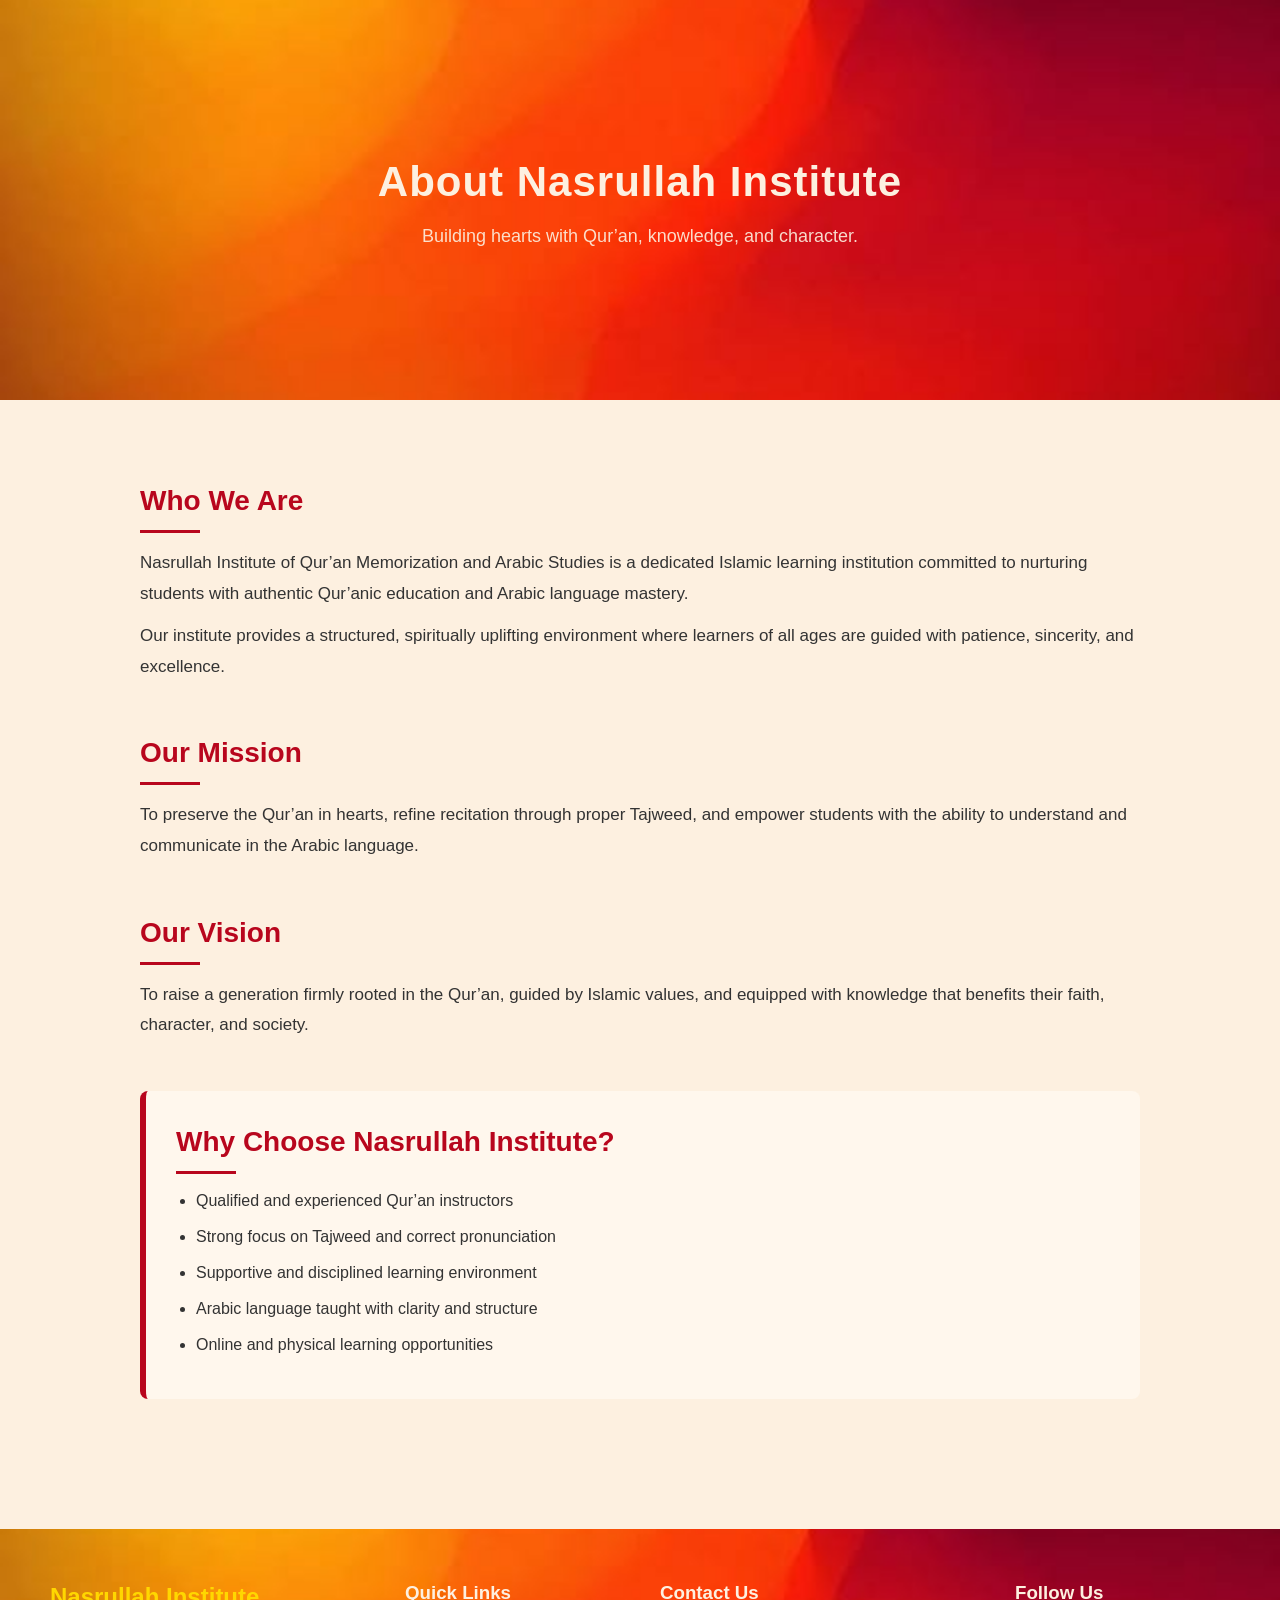
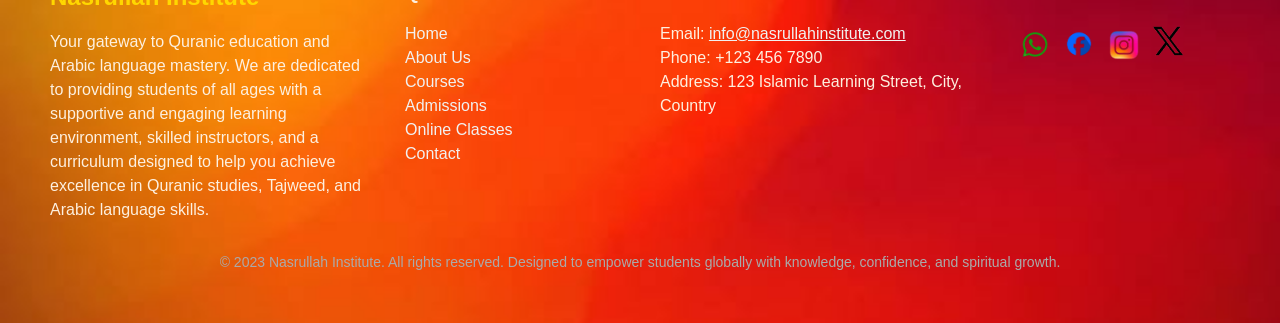
==== about.html @ ca48bb52 "Initial commit for Nasrullah Institute website" ====
<!DOCTYPE html>
<html lang="en">
<head>
    <meta charset="UTF-8">
    <meta name="viewport" content="width=device-width, initial-scale=1.0">
    <title>Document</title>
    <link rel="stylesheet" href="style.css">
</head>
<body>
   
    <!-- ABOUT PAGE -->

<section class="about-hero">
    <h1>About Nasrullah Institute</h1>
    <p>
        Building hearts with Qur’an, knowledge, and character.
    </p>
</section>

<section class="about-section">

    <div class="about-container">

        <!-- WHO WE ARE -->
        <div class="about-block">
            <h2>Who We Are</h2>
            <p>
                Nasrullah Institute of Qur’an Memorization and Arabic Studies is a dedicated Islamic learning
                institution committed to nurturing students with authentic Qur’anic education and Arabic
                language mastery.
            </p>
            <p>
                Our institute provides a structured, spiritually uplifting environment where learners of all
                ages are guided with patience, sincerity, and excellence.
            </p>
        </div>

        <!-- OUR MISSION -->
        <div class="about-block">
            <h2>Our Mission</h2>
            <p>
                To preserve the Qur’an in hearts, refine recitation through proper Tajweed,
                and empower students with the ability to understand and communicate in the Arabic language.
            </p>
        </div>

        <!-- OUR VISION -->
        <div class="about-block">
            <h2>Our Vision</h2>
            <p>
                To raise a generation firmly rooted in the Qur’an, guided by Islamic values,
                and equipped with knowledge that benefits their faith, character, and society.
            </p>
        </div>

        <!-- WHY CHOOSE US -->
        <div class="about-block highlight">
            <h2>Why Choose Nasrullah Institute?</h2>
            <ul>
                <li>Qualified and experienced Qur’an instructors</li>
                <li>Strong focus on Tajweed and correct pronunciation</li>
                <li>Supportive and disciplined learning environment</li>
                <li>Arabic language taught with clarity and structure</li>
                <li>Online and physical learning opportunities</li>
            </ul>
        </div>

    </div>

</section>

<!-- Footer comes directly after this -->


     <footer class="final-footer">
         <div style="max-width: 1200px; margin: auto; display: flex; flex-wrap: wrap; gap: 40px; justify-content: space-between;">
    
    <!-- About Section -->
    <div style="flex: 1 1 250px;">
      <h2 style="color: #ffd700; margin-bottom: 15px;">Nasrullah Institute</h2>
      <p>Your gateway to Quranic education and Arabic language mastery. We are dedicated to providing students of all ages with a supportive and engaging learning environment, skilled instructors, and a curriculum designed to help you achieve excellence in Quranic studies, Tajweed, and Arabic language skills.</p>
    </div>

    
    <div style="flex: 1 1 150px;">
      <h3 style="margin-bottom: 15px;">Quick Links</h3>
      <ul style="list-style: none; padding: 0;">
        <li><a href="./landingpage.html" style="color: #f1f1f1; text-decoration: none;">Home</a></li>
        <li><a href="about.html" style="color: #f1f1f1; text-decoration: none;">About Us</a></li>
        <li><a href="courses.html" style="color: #f1f1f1; text-decoration: none;">Courses</a></li>
        <li><a href="admissions.html" style="color: #f1f1f1; text-decoration: none;">Admissions</a></li>
        <li><a href="online-classes.html" style="color: #f1f1f1; text-decoration: none;">Online Classes</a></li>
        <li><a href="contact.html" style="color: #f1f1f1; text-decoration: none;">Contact</a></li>
      </ul>
    </div>

    <div style="flex: 1 1 250px;">
      <h3 style="margin-bottom: 15px;">Contact Us</h3>
      <p>Email: <a href="mailto:info@nasrullahinstitute.com" style="color: #f1f1f1;">info@nasrullahinstitute.com</a></p>
      <p>Phone: +123 456 7890</p>
      <p>Address: 123 Islamic Learning Street, City, Country</p>
    </div>

    <div style="flex: 1 1 150px;">
      <h3 style="margin-bottom: 15px;">Follow Us</h3>
      <p>
        <a href=""><img src="./image/whatsapp_logo-removebg-preview.png" alt="" width="40" height="30"></a>
        <a href=""><img src="./image/facebook_logo-removebg-preview.png" alt="" width="40" height="30"></a>
        <a href=""><img src="./image/insta_logo-removebg-preview.png" alt="" width="40" height="30"></a>
        <a href=""><img src="./image/x_logo-removebg-preview.png" alt="" width="40" height="30"></a>
      </p>
    </div>

  </div>

  <div style="text-align: center; margin-top: 30px; font-size: 14px; color: #aaa;">
    © 2023 Nasrullah Institute. All rights reserved. Designed to empower students globally with knowledge, confidence, and spiritual growth.
  </div>
    </footer>
</body>
</html>
---- style.css ----
* {
      margin: 0;
      padding: 0;
      box-sizing: border-box;
    }
    body {
      font-family: "Segoe UI", Tahoma, sans-serif;
      color: #222;
      line-height: 1.5;
      ;
    }
    *{
      margin: 0;
      padding: 0;
      box-sizing: border-box;
    }
   
.hero-section {
    position: relative;
    width: 100%;
    height: 100vh;
    overflow: hidden;
}

/* Background video */
.background-video {
    position: absolute;
    top: 0;
    left: 0;

    width: 100%;
    height: 100%;

    object-fit: cover;

    /* Moves video down to show face */
    object-position: center 20%;

    z-index: 1;
}

/* Transparent color overlay */
.video-overlay {
    position: absolute;
    inset: 0;

    /* replace color later */
    background: rgba(102, 46, 38, 0.55);

    z-index: 2;
}

/* Content wrapper */
.parent {
    position: relative;
    z-index: 3;

    width: 100%;
    height: 100vh;

    display: grid;
    place-items: center;

    padding-top: 60px;
    padding-bottom: 230px;
}

        .ggparent{
          display: grid;
          justify-content: center;
        }
        .gparent{
      background-color: #fdf0e0;
      border-radius: 12px;
      padding: 2rem;
      text-align: center;
      transition: transform 0.3s, box-shadow 0.3s;
      width: 500px;
      display: grid;
      justify-content: center;
        }
        

        .child {
            color:  #fdf0e0;
            width: 80%;
            /* border: thin solid black; */
            display: grid;
            justify-content: center;
            padding-left: 50px;
            
            /* margin: auto; */


        }
     .child h1{
        font-size: 26px;
        margin-bottom: 1rem;
        font-weight: bold;
     }
     .child p{
        font-size: 16px;
        margin-bottom: 1rem;
        
     }
        .child .btn {
      background-color:  #fdf0e0;
      color: #9d3729;
      padding: 0.8rem 2rem;
      border-radius: 6px;
      width: 170px;
      text-decoration: none;
      /* font-weight: bold; */
    }
    .child .btn:hover {
        background-color: #9d3729;
        color: #fdf0e0;
    }
    .why-section {
  background: #fdf0e0;
  padding: 80px 0;
  box-shadow: #000000 0px 4px 12px rgba(0, 0, 0, 0.1);
}

.why-container {
  width: 90%;
  max-width: 1200px;
  margin: auto;

  display: grid;
  grid-template-columns: 1.1fr 1fr;
  gap: 60px;
  align-items: center;
}

/* LEFT SIDE */
.why-tag {
  color: #ff4b4b;
  font-weight: 600;
  letter-spacing: 1px;
  font-size: 14px;
}

.why-text h2 {
  font-size: 42px;
  margin: 15px 0 20px;
  color: #0f172a;
}

.why-desc {
  color: #6b7280;
  line-height: 1.7;
  margin-bottom: 35px;
  max-width: 520px;
}

/* ITEMS */
.why-item {
  display: flex;
  gap: 20px;
  margin-bottom: 28px;
}

.why-item h4 {
  margin: 0 0 6px;
  font-size: 18px;
  color: #0f172a;
}

.why-item p {
  margin: 0;
  color: #6b7280;
  line-height: 1.6;
}

/* ICONS */
.icon {
  width: 55px;
  height: 55px;
  border-radius: 8px;
  display: flex;
  align-items: center;
  justify-content: center;
  font-size: 22px;
  color: white;
  flex-shrink: 0;
}

.icon.blue {
  background: #2563eb;
}

.icon.red {
  background: #ef4444;
}

.icon.yellow {
  background: #facc15;
  color: #111;
}

/* RIGHT IMAGE */
.why-image img {
  width: 100%;
  max-height: 520px;
  object-fit: cover;
  border-radius: 10px;
}


    .vision-mission {
        display: flex;
        justify-content: space-between;
        margin: 50px 0;
    }
    .vision {
        border-radius: 20px;
        background-color: #fdf0e0;
        padding: 20px;
        width: 500px;
        margin: 50px ;
    }
    .mission {
        border-radius: 20px;
        background-color: #fdf0e0;
        padding: 20px;
        width: 500px;
        margin: 50px ;
    }
    .mission-vision {
  padding: 80px 10%;
  background-color: #ffffff;
  text-align: center;
}

.mission-vision h2 {
  font-size: 36px;
  margin-bottom: 50px;
  color: #222;
  font-weight: 700;
}

.mv-container {
  display: grid;
  grid-template-columns: repeat(auto-fit, minmax(320px, 1fr));
  gap: 40px;
}

.mv-card {
  background: #fff3e6;
  padding: 35px;
  border-radius: 22px;
  text-align: left;
  transition: 0.4s ease;
  box-shadow: 0 15px 35px rgba(0, 0, 0, 0.08);
}

.mv-card:hover {
  transform: translateY(-8px);
  box-shadow: 0 25px 45px rgba(0, 0, 0, 0.12);
}

.mv-card h3 {
  font-size: 24px;
  margin-bottom: 15px;
  color: #9d3729;
}

.mv-card p {
  font-size: 16px;
  line-height: 1.8;
  color: #444;
  margin-bottom: 15px;
}

.mv-card.vision {
  background: #fff7ef;
}
/* ==========================
   ABOUT PAGE STYLING
========================== */

.about-hero {
    background-color: #69252e;
    background-image: url(./image/WhatsApp\ Image\ 2026-01-17\ at\ 8.01.46\ PM.jpeg);
    width: 100%;
    height: 400px;
    background-size: cover;
    background-position: center;
    color: #fdf0e0;
    text-align: center;
    padding: 150px 20px;
}

.about-hero h1 {
    font-size: 42px;
    margin-bottom: 10px;
    letter-spacing: 1px;
}

.about-hero p {
    font-size: 18px;
    opacity: 0.9;
}

/* MAIN SECTION */

.about-section {
    background-color: #fdf0e0;
    padding: 80px 20px;
}

.about-container {
    max-width: 1000px;
    margin: auto;
}

/* CONTENT BLOCKS */

.about-block {
    margin-bottom: 50px;
}

.about-block h2 {
    color: #b8061d;
    font-size: 28px;
    margin-bottom: 15px;
    position: relative;
}

.about-block h2::after {
    content: "";
    width: 60px;
    height: 3px;
    background-color: #b8061d;
    display: block;
    margin-top: 8px;
}

.about-block p {
    font-size: 17px;
    line-height: 1.8;
    color: #333;
    margin-bottom: 12px;
}

/* HIGHLIGHT BOX */

.about-block.highlight {
    background: #fff7ed;
    border-left: 6px solid #b8061d;
    padding: 30px;
    border-radius: 8px;
}

.about-block.highlight ul {
    padding-left: 20px;
}

.about-block.highlight li {
    margin-bottom: 12px;
    font-size: 16px;
    color: #333;
}

/* RESPONSIVE */

@media (max-width: 768px) {
    .about-hero h1 {
        font-size: 32px;
    }

    .about-block h2 {
        font-size: 24px;
    }
}


/* ============================= */
/* 📱 MOBILE RESPONSIVENESS */
/* ============================= */

@media (max-width: 768px) {
  .mission-vision {
    padding: 60px 6%;
  }

  .mission-vision h2 {
    font-size: 28px;
    margin-bottom: 35px;
  }

  .mv-card {
    padding: 28px;
    border-radius: 18px;
  }

  .mv-card h3 {
    font-size: 22px;
  }

  .mv-card p {
    font-size: 15px;
    line-height: 1.7;
  }
}

/* ============================= */
/* 📱 SMALL PHONES */
/* ============================= */

@media (max-width: 480px) {
  .mission-vision {
    padding: 50px 5%;
  }

  .mission-vision h2 {
    font-size: 24px;
  }

  .mv-card {
    padding: 22px;
  }

  .mv-card h3 {
    font-size: 20px;
  }

  .mv-card p {
    font-size: 14.5px;
  }
}

    .student-feedback {
        display: flex;
        flex-direction: column;
        align-items: center;
    }
    .testimonial {
        border-radius: 20px;
        background-color: #fdf0e0;
        padding: 20px;
        width: 500px;
        margin: 50px ;
    }

        header {
            background-color: #fdf0e0;
            color: #9d3729;
            padding-left: 20px;
            padding-top: 10px;
            display: flex;
            justify-content: space-between;
            align-items: center;
            position: sticky;
            top: 0;
            z-index: 1000;
    }
    header .logo {
      font-size: 1.6rem;
      font-weight: bold;
    }
    nav ul {
      list-style: none;
      display: flex;
      gap: 1.5rem;
      visibility: visible;
      color: #9d3729;
      text-decoration: none;

    }
    nav ul li a {
      color: #9d3729;
      font-weight: 500;
      transition: color 0.3s;
      text-decoration: none;
    }
    nav ul li a:hover {
      color: #000000;
    }
    .final-footer {
       background-image: url('./image/WhatsApp\ Image\ 2026-01-17\ at\ 8.01.46\ PM.jpeg');
        background-size: cover;
        background-position: center;
        background-repeat: no-repeat;

        display: grid;
        

        padding-top: 60px;
        padding-bottom: 230px;
    /* place-items: center; */

        color: #fdf0e0;
        padding: 50px;
        /* text-align: center; */
    }

        @media (max-width:980px) {
            .parent {
                padding-bottom: 60px;
            }
         nav ul{
            visibility: hidden;
            display: none;
         }
         header{
            width: 100%;
            position: sticky;
         }
        

            .child {
                flex-direction: column;
                padding-left: 40px;
                align-self: center;
                
            }

           

        .child h1{
        font-size: 16px;
        font-weight: bold;
     }
            
     .why-container {
    grid-template-columns: 1fr;
  }

  .why-text h2 {
    font-size: 32px;
  }
            

        }
        /* ======================================
   🌍 GLOBAL RESPONSIVENESS FIX
====================================== */

img,
video {
  max-width: 100%;
  height: auto;
}

/* Prevent overflow */
body {
  overflow-x: hidden;
}

/* ======================================
   📱 TABLETS (max-width: 1024px)
====================================== */

@media (max-width: 1024px) {

  .parent {
    padding: 60px 20px;
    height: auto;
  }

  .child {
    width: 100%;
    padding-left: 0;
    text-align: center;
  }

  .child h1 {
    font-size: 20px;
  }

  .child p {
    font-size: 15px;
  }

  .gparent,
  .testimonial,
  .vision,
  .mission {
    width: 100%;
    margin: 30px auto;
  }

  .vision-mission {
    flex-direction: column;
    align-items: center;
  }

  .why-container {
    grid-template-columns: 1fr;
    gap: 40px;
  }

  .why-text h2 {
    font-size: 30px;
  }

  header {
    padding: 15px;
  }
}

/* ======================================
   📱 MOBILE PHONES (max-width: 768px)
====================================== */

@media (max-width: 768px) {

  /* HERO */
  .hero-section {
    height: 85vh;
  }

  .background-video {
    object-position: center 30%;
  }

  .child h1 {
    font-size: 17px;
    line-height: 1.4;
  }

  .child p {
    font-size: 14px;
    line-height: 1.6;
  }

  .child .btn {
    width: auto;
    padding: 10px 24px;
  }

  /* ABOUT HERO */
  .about-hero {
    height: auto;
    padding: 100px 20px;
  }

  .about-hero h1 {
    font-size: 30px;
  }

  .about-hero p {
    font-size: 15px;
  }

  /* ABOUT CONTENT */
  .about-section {
    padding: 60px 15px;
  }

  .about-block h2 {
    font-size: 22px;
  }

  .about-block p {
    font-size: 15px;
  }

  /* MISSION & VISION */
  .mv-container {
    grid-template-columns: 1fr;
  }

  /* FOOTER */
  .final-footer {
    padding: 40px 20px;
    text-align: center;
  }
}

/* ======================================
   📱 SMALL PHONES (max-width: 480px)
====================================== */

@media (max-width: 480px) {

  .child h1 {
    font-size: 15px;
  }

  .child p {
    font-size: 13.5px;
  }

  .about-hero h1 {
    font-size: 24px;
  }

  .about-block h2 {
    font-size: 20px;
  }

  .why-text h2 {
    font-size: 24px;
  }

  .why-desc {
    font-size: 14px;
  }

  .mv-card {
    padding: 22px;
  }

  .mv-card h3 {
    font-size: 20px;
  }

  .mv-card p {
    font-size: 14px;
  }
}
/* Hamburger menu styling */
.hamburger {
  display: none; /* hidden on desktop */
  flex-direction: column;
  cursor: pointer;
  gap: 5px;
  padding: 10px;
}

.hamburger .bar {
  height: 3px;
  width: 25px;
  background-color: #9d3729;
  border-radius: 3px;
  transition: all 0.3s ease;
}

/* Show hamburger only on mobile */
@media (max-width: 768px) {
  .hamburger {
    display: flex;
  }

  nav ul {
    display: none; /* hide nav initially */
    flex-direction: column;
    gap: 15px;
    background-color: #fdf0e0;
    position: absolute;
    top: 70px;
    right: 20px;
    width: 200px;
    padding: 15px;
    border-radius: 8px;
    box-shadow: 0 8px 20px rgba(0,0,0,0.2);
    z-index: 999;
  }

  nav ul.show {
    display: flex;
  }
}
/* ==============================
   🌍 FULL RESPONSIVENESS ADDITION
   Do not remove anything above!
   This enhances scaling for all sections
============================== */

/* ==============================
   TABLETS (≤1024px)
============================== */
@media (max-width: 1024px) {

  /* HERO SECTION */
  .hero-section {
    height: 80vh;
  }

  .background-video {
    object-position: center 25%;
  }

  .child {
    padding-left: 20px;
    text-align: center;
    width: 90%;
  }

  .child h1 {
    font-size: 22px;
  }

  .child p {
    font-size: 15px;
  }

  /* WHY SECTION */
  .why-container {
    grid-template-columns: 1fr;
    gap: 40px;
  }

  .why-text h2 {
    font-size: 32px;
  }

  /* MISSION & VISION */
  .mv-container {
    grid-template-columns: 1fr;
  }

  /* TESTIMONIALS */
  .student-feedback {
    flex-direction: column;
  }

  .testimonial {
    width: 90%;
    margin: 20px auto;
  }

  /* FOOTER */
  .final-footer > div {
    flex-direction: column;
    gap: 30px;
    text-align: center;
  }
}

/* ==============================
   MOBILE DEVICES (≤768px)
============================== */
@media (max-width: 768px) {

  /* HEADER NAV */
  nav ul {
    display: none;
  }

  nav ul.show {
    display: flex;
  }

  .hamburger {
    display: flex;
  }

  header {
    padding: 15px 20px;
    justify-content: space-between;
  }

  /* HERO */
  .hero-section {
    height: 70vh;
  }

  .background-video {
    object-position: center 35%;
  }

  .child {
    width: 95%;
    padding-left: 10px;
  }

  .child h1 {
    font-size: 18px;
    line-height: 1.4;
  }

  .child p {
    font-size: 14px;
    line-height: 1.6;
  }

  .child .btn {
    padding: 10px 20px;
    width: auto;
  }

  /* WHY SECTION */
  .why-text h2 {
    font-size: 28px;
  }

  .why-desc {
    font-size: 14px;
  }

  .why-item h4 {
    font-size: 16px;
  }

  .why-item p {
    font-size: 14px;
  }

  /* MISSION & VISION */
  .mv-card {
    padding: 25px;
  }

  .mv-card h3 {
    font-size: 20px;
  }

  .mv-card p {
    font-size: 14px;
  }

  /* FOOTER */
  .final-footer {
    padding: 30px 15px;
  }

  .final-footer > div {
    flex-direction: column;
    gap: 25px;
    text-align: center;
  }
}

/* ==============================
   SMALL PHONES (≤480px)
============================== */
@media (max-width: 480px) {

  .child h1 {
    font-size: 16px;
  }

  .child p {
    font-size: 13px;
  }

  .why-text h2 {
    font-size: 24px;
  }

  .why-desc {
    font-size: 13px;
  }

  .why-item h4 {
    font-size: 15px;
  }

  .why-item p {
    font-size: 13px;
  }

  .mv-card h3 {
    font-size: 18px;
  }

  .mv-card p {
    font-size: 13px;
  }

  .testimonial {
    width: 95%;
    margin: 15px auto;
  }

  .final-footer > div {
    gap: 20px;
  }

  header {
    padding: 10px 15px;
  }
  /* ==============================
   🔥 HAMBURGER ANIMATION & SLIDE MENU
============================== */

/* Hamburger bars animation */
.hamburger.active .bar:nth-child(1) {
  transform: rotate(45deg) translate(5px, 5px);
}

.hamburger.active .bar:nth-child(2) {
  opacity: 0;
}

.hamburger.active .bar:nth-child(3) {
  transform: rotate(-45deg) translate(5px, -5px);
}

/* Slide down nav menu */
nav ul {
  transition: all 0.4s ease;
  opacity: 0;
  transform: translateY(-20px);
  pointer-events: none; /* prevent clicking when hidden */
}

nav ul.show {
  opacity: 1;
  transform: translateY(0);
  pointer-events: auto;
}

}

/* ==============================
   GLOBAL IMAGE & VIDEO FIX
============================== */
img, video {
  max-width: 100%;
  height: auto;
}

/* Prevent horizontal scroll */
body {
  overflow-x: hidden;
}
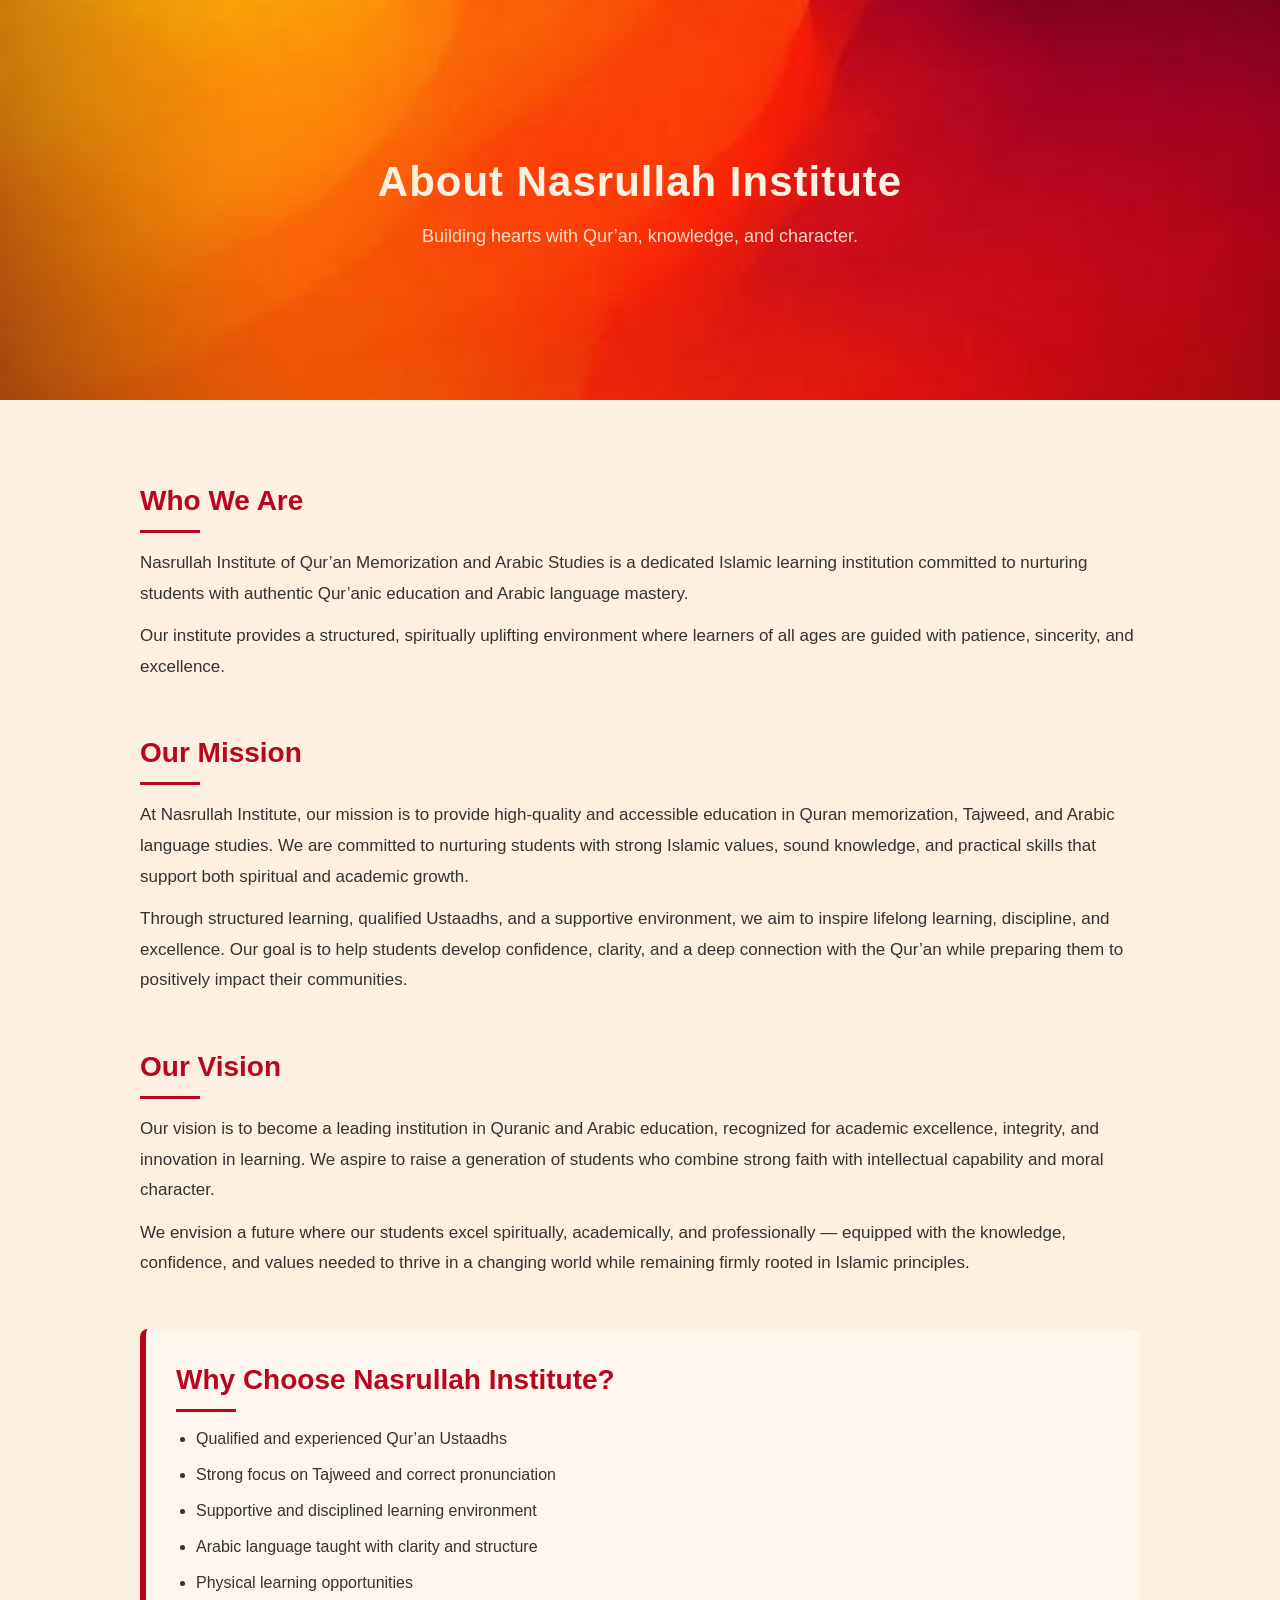
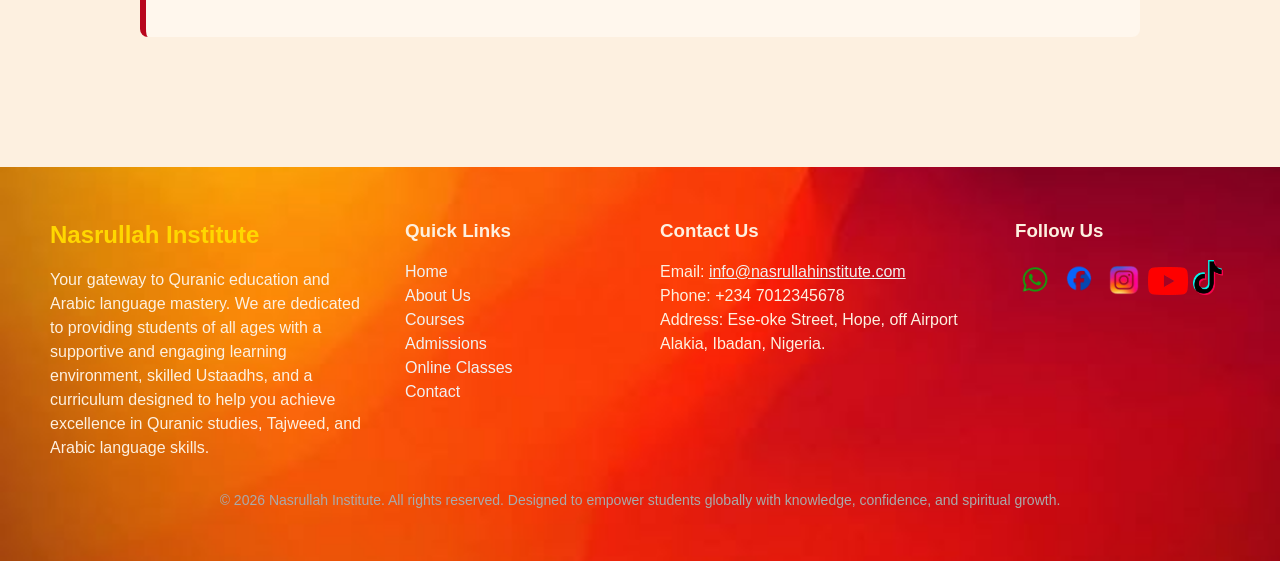
==== commit b6cc4871: "Update website" ====
--- a/about.html
+++ b/about.html
@@ -7,8 +7,7 @@
     <link rel="stylesheet" href="style.css">
 </head>
 <body>
-   
-    <!-- ABOUT PAGE -->
+ 
 
 <section class="about-hero">
     <h1>About Nasrullah Institute</h1>
@@ -21,7 +20,6 @@
 
     <div class="about-container">
 
-        <!-- WHO WE ARE -->
         <div class="about-block">
             <h2>Who We Are</h2>
             <p>
@@ -35,33 +33,49 @@
             </p>
         </div>
 
-        <!-- OUR MISSION -->
+     
         <div class="about-block">
             <h2>Our Mission</h2>
-            <p>
-                To preserve the Qur’an in hearts, refine recitation through proper Tajweed,
-                and empower students with the ability to understand and communicate in the Arabic language.
-            </p>
+           <p>
+        At Nasrullah Institute, our mission is to provide high-quality and accessible
+        education in Quran memorization, Tajweed, and Arabic language studies.
+        We are committed to nurturing students with strong Islamic values, sound
+        knowledge, and practical skills that support both spiritual and academic growth.
+      </p>
+
+      <p>
+        Through structured learning, qualified Ustaadhs, and a supportive environment,
+        we aim to inspire lifelong learning, discipline, and excellence. Our goal is to
+        help students develop confidence, clarity, and a deep connection with the Qur’an
+        while preparing them to positively impact their communities.
+      </p>
         </div>
 
-        <!-- OUR VISION -->
         <div class="about-block">
             <h2>Our Vision</h2>
-            <p>
-                To raise a generation firmly rooted in the Qur’an, guided by Islamic values,
-                and equipped with knowledge that benefits their faith, character, and society.
-            </p>
+             <p>
+        Our vision is to become a leading institution in Quranic and Arabic education,
+        recognized for academic excellence, integrity, and innovation in learning.
+        We aspire to raise a generation of students who combine strong faith with
+        intellectual capability and moral character.
+      </p>
+
+      <p>
+        We envision a future where our students excel spiritually, academically,
+        and professionally — equipped with the knowledge, confidence, and values
+        needed to thrive in a changing world while remaining firmly rooted in Islamic
+        principles.
+      </p>
         </div>
 
-        <!-- WHY CHOOSE US -->
         <div class="about-block highlight">
             <h2>Why Choose Nasrullah Institute?</h2>
             <ul>
-                <li>Qualified and experienced Qur’an instructors</li>
+                <li>Qualified and experienced Qur’an Ustaadhs</li>
                 <li>Strong focus on Tajweed and correct pronunciation</li>
                 <li>Supportive and disciplined learning environment</li>
                 <li>Arabic language taught with clarity and structure</li>
-                <li>Online and physical learning opportunities</li>
+                <li>Physical learning opportunities</li>
             </ul>
         </div>
 
@@ -69,23 +83,21 @@
 
 </section>
 
-<!-- Footer comes directly after this -->
 
 
      <footer class="final-footer">
          <div style="max-width: 1200px; margin: auto; display: flex; flex-wrap: wrap; gap: 40px; justify-content: space-between;">
     
-    <!-- About Section -->
     <div style="flex: 1 1 250px;">
       <h2 style="color: #ffd700; margin-bottom: 15px;">Nasrullah Institute</h2>
-      <p>Your gateway to Quranic education and Arabic language mastery. We are dedicated to providing students of all ages with a supportive and engaging learning environment, skilled instructors, and a curriculum designed to help you achieve excellence in Quranic studies, Tajweed, and Arabic language skills.</p>
+      <p>Your gateway to Quranic education and Arabic language mastery. We are dedicated to providing students of all ages with a supportive and engaging learning environment, skilled Ustaadhs, and a curriculum designed to help you achieve excellence in Quranic studies, Tajweed, and Arabic language skills.</p>
     </div>
 
     
     <div style="flex: 1 1 150px;">
       <h3 style="margin-bottom: 15px;">Quick Links</h3>
       <ul style="list-style: none; padding: 0;">
-        <li><a href="./landingpage.html" style="color: #f1f1f1; text-decoration: none;">Home</a></li>
+        <li><a href="./index.html" style="color: #f1f1f1; text-decoration: none;">Home</a></li>
         <li><a href="about.html" style="color: #f1f1f1; text-decoration: none;">About Us</a></li>
         <li><a href="courses.html" style="color: #f1f1f1; text-decoration: none;">Courses</a></li>
         <li><a href="admissions.html" style="color: #f1f1f1; text-decoration: none;">Admissions</a></li>
@@ -97,24 +109,25 @@
     <div style="flex: 1 1 250px;">
       <h3 style="margin-bottom: 15px;">Contact Us</h3>
       <p>Email: <a href="mailto:info@nasrullahinstitute.com" style="color: #f1f1f1;">info@nasrullahinstitute.com</a></p>
-      <p>Phone: +123 456 7890</p>
-      <p>Address: 123 Islamic Learning Street, City, Country</p>
+      <p>Phone: +234 7012345678</p>
+      <p>Address: Ese-oke Street, Hope, off Airport Alakia, Ibadan, Nigeria.</p>
     </div>
 
     <div style="flex: 1 1 150px;">
       <h3 style="margin-bottom: 15px;">Follow Us</h3>
       <p>
-        <a href=""><img src="./image/whatsapp_logo-removebg-preview.png" alt="" width="40" height="30"></a>
-        <a href=""><img src="./image/facebook_logo-removebg-preview.png" alt="" width="40" height="30"></a>
-        <a href=""><img src="./image/insta_logo-removebg-preview.png" alt="" width="40" height="30"></a>
-        <a href=""><img src="./image/x_logo-removebg-preview.png" alt="" width="40" height="30"></a>
+          <a style=" text-decoration: none;" href="https://wa.link/1ut9gb"><img src="./image/whatsapp_logo-removebg-preview.png" alt="" width="40" height="30"></a>
+        <a style=" text-decoration: none;" href="https://www.facebook.com/share/17nAY9DLjh/?mibextid=wwXIfr"><img src="./image/facebook_logo-removebg-preview.png" alt="" width="40" height="30"></a>
+        <a style=" text-decoration: none;" href="https://www.instagram.com/nasrullahinstitute?igsh=bmE0NWZmOHcwc3Ns&utm_source=qr"><img src="./image/insta_logo-removebg-preview.png" alt="" width="40" height="30"></a>
+        <a style=" text-decoration: none;" href="https://youtube.com/@nasrullahinstitute?si=LJtCWkyCyV_XXaxI"><img src="./image/YouTube_full-color_icon__2017_.svg-removebg-preview.png" alt="" width="40" height="28"></a>
+        <a style=" text-decoration: none;" href="https://www.tiktok.com/@nasrullah.institu?_r=1&_t=ZP-937l5kO2P1C"><img src="./image/tiktok_icon-removebg-preview.png" alt="" width="30" height="30"></a>
       </p>
     </div>
 
   </div>
 
   <div style="text-align: center; margin-top: 30px; font-size: 14px; color: #aaa;">
-    © 2023 Nasrullah Institute. All rights reserved. Designed to empower students globally with knowledge, confidence, and spiritual growth.
+    © 2026 Nasrullah Institute. All rights reserved. Designed to empower students globally with knowledge, confidence, and spiritual growth.
   </div>
     </footer>
 </body>
--- a/style.css
+++ b/style.css
@@ -22,7 +22,6 @@
     overflow: hidden;
 }
 
-/* Background video */
 .background-video {
     position: absolute;
     top: 0;
@@ -33,24 +32,21 @@
 
     object-fit: cover;
 
-    /* Moves video down to show face */
     object-position: center 20%;
 
     z-index: 1;
 }
 
-/* Transparent color overlay */
 .video-overlay {
     position: absolute;
     inset: 0;
 
-    /* replace color later */
     background: rgba(102, 46, 38, 0.55);
 
     z-index: 2;
 }
 
-/* Content wrapper */
+
 .parent {
     position: relative;
     z-index: 3;
@@ -133,7 +129,6 @@
   align-items: center;
 }
 
-/* LEFT SIDE */
 .why-tag {
   color: #ff4b4b;
   font-weight: 600;
@@ -173,7 +168,7 @@
   line-height: 1.6;
 }
 
-/* ICONS */
+
 .icon {
   width: 55px;
   height: 55px;
@@ -199,7 +194,7 @@
   color: #111;
 }
 
-/* RIGHT IMAGE */
+
 .why-image img {
   width: 100%;
   max-height: 520px;
@@ -276,9 +271,7 @@
 .mv-card.vision {
   background: #fff7ef;
 }
-/* ==========================
-   ABOUT PAGE STYLING
-========================== */
+
 
 .about-hero {
     background-color: #69252e;
@@ -448,7 +441,7 @@
             background-color: #fdf0e0;
             color: #9d3729;
             padding-left: 20px;
-            padding-top: 10px;
+            /* padding-top: 0px; */
             display: flex;
             justify-content: space-between;
             align-items: center;
@@ -456,10 +449,7 @@
             top: 0;
             z-index: 1000;
     }
-    header .logo {
-      font-size: 1.6rem;
-      font-weight: bold;
-    }
+  
     nav ul {
       list-style: none;
       display: flex;
@@ -597,7 +587,7 @@
   }
 
   header {
-    padding: 15px;
+    padding: 10px;
   }
 }
 
@@ -821,12 +811,14 @@
   }
 }
 
-/* ==============================
-   MOBILE DEVICES (≤768px)
-============================== */
+
 @media (max-width: 768px) {
 
-  /* HEADER NAV */
+  
+  .hamburger {
+    display: flex;
+  }
+
   nav ul {
     display: none;
   }
@@ -844,7 +836,6 @@
     justify-content: space-between;
   }
 
-  /* HERO */
   .hero-section {
     height: 70vh;
   }
@@ -873,7 +864,7 @@
     width: auto;
   }
 
-  /* WHY SECTION */
+  
   .why-text h2 {
     font-size: 28px;
   }
@@ -890,7 +881,7 @@
     font-size: 14px;
   }
 
-  /* MISSION & VISION */
+  
   .mv-card {
     padding: 25px;
   }
@@ -915,9 +906,6 @@
   }
 }
 
-/* ==============================
-   SMALL PHONES (≤480px)
-============================== */
 @media (max-width: 480px) {
 
   .child h1 {
@@ -964,49 +952,42 @@
   header {
     padding: 10px 15px;
   }
-  /* ==============================
-   🔥 HAMBURGER ANIMATION & SLIDE MENU
-============================== */
-
-/* Hamburger bars animation */
-.hamburger.active .bar:nth-child(1) {
+  
+nav ul {
+  display: none; 
+  list-style: none;
+}
+
+nav ul.show {
+  display: block; 
+}
+
+
+.hamburger span {
+  display: block;
+  height: 3px;
+  width: 25px;
+  margin: 5px;
+  background-color: #333;
+  transition: 0.3s;
+}
+
+.hamburger.active span:nth-child(1) {
   transform: rotate(45deg) translate(5px, 5px);
 }
-
-.hamburger.active .bar:nth-child(2) {
+.hamburger.active span:nth-child(2) {
   opacity: 0;
 }
-
-.hamburger.active .bar:nth-child(3) {
+.hamburger.active span:nth-child(3) {
   transform: rotate(-45deg) translate(5px, -5px);
 }
 
-/* Slide down nav menu */
-nav ul {
-  transition: all 0.4s ease;
-  opacity: 0;
-  transform: translateY(-20px);
-  pointer-events: none; /* prevent clicking when hidden */
-}
-
-nav ul.show {
-  opacity: 1;
-  transform: translateY(0);
-  pointer-events: auto;
-}
-
-}
-
-/* ==============================
-   GLOBAL IMAGE & VIDEO FIX
-============================== */
 img, video {
   max-width: 100%;
   height: auto;
 }
 
-/* Prevent horizontal scroll */
 body {
   overflow-x: hidden;
 }
-
+}
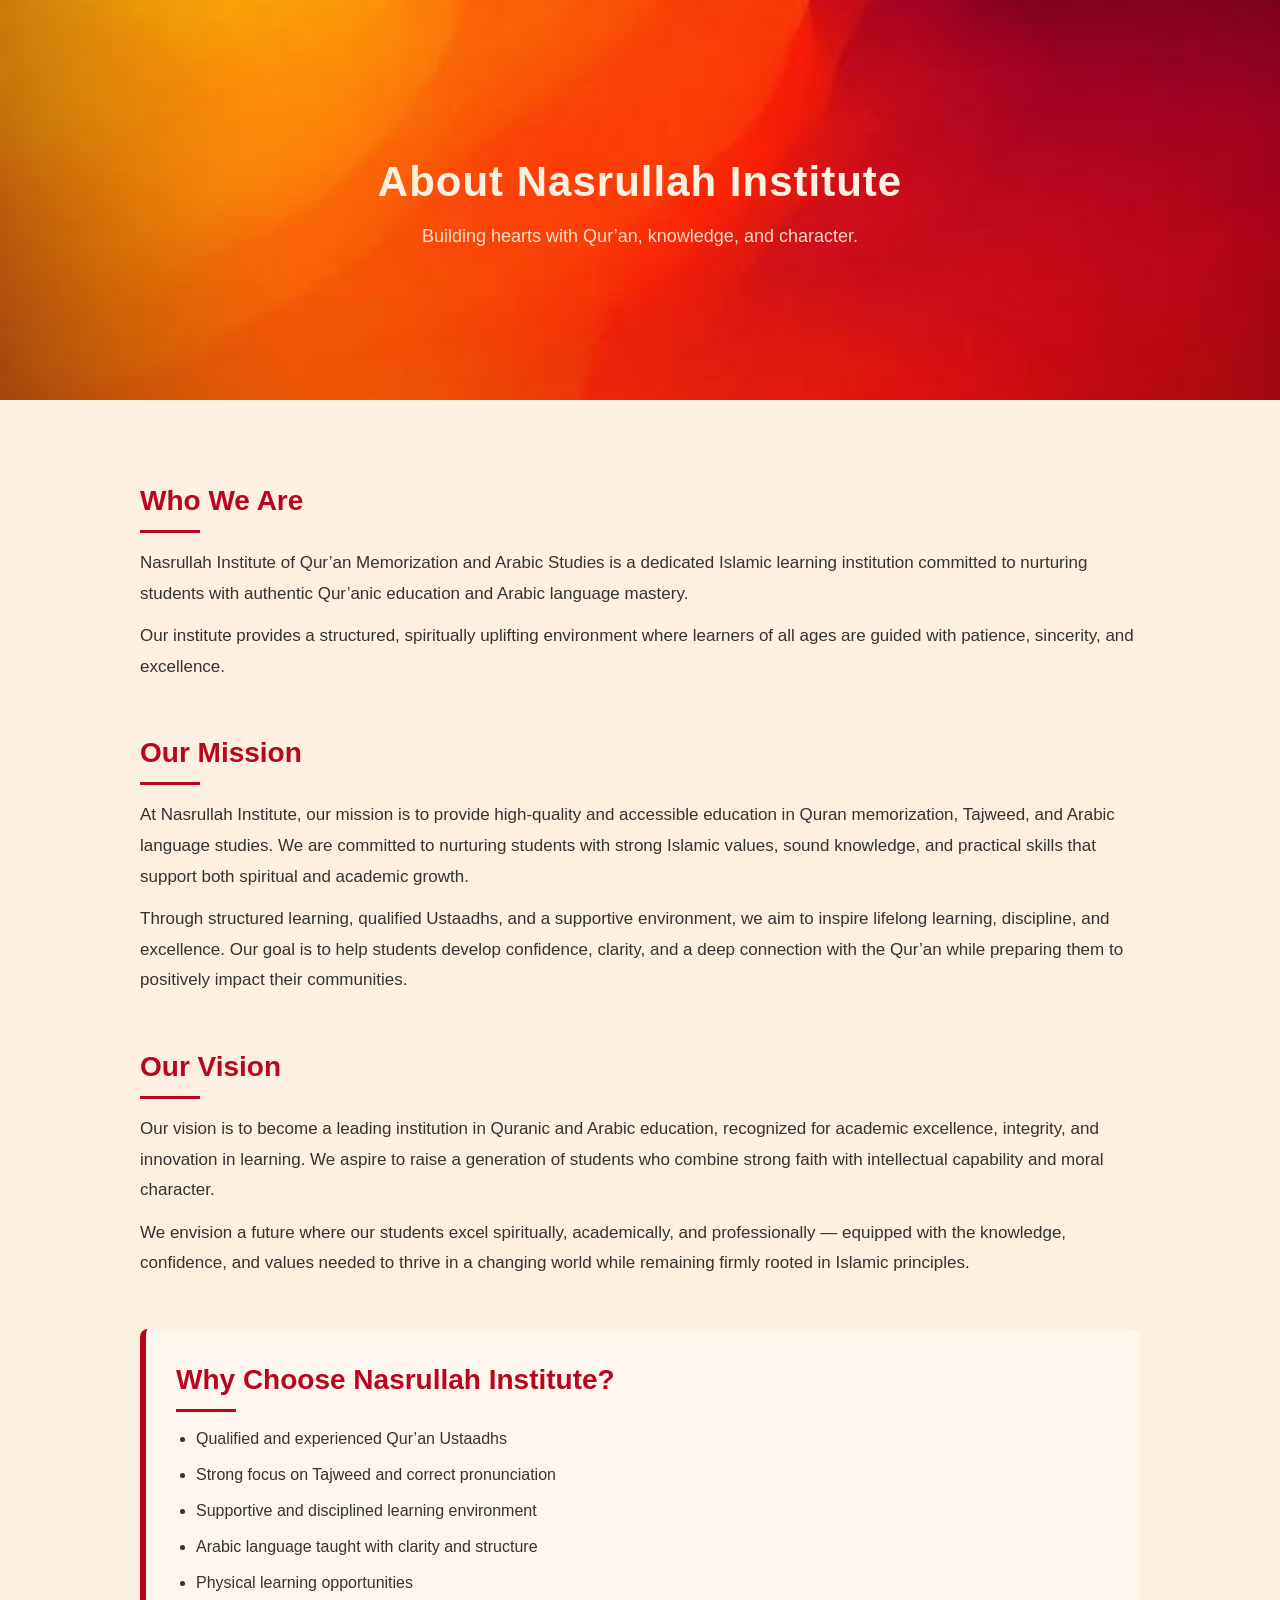
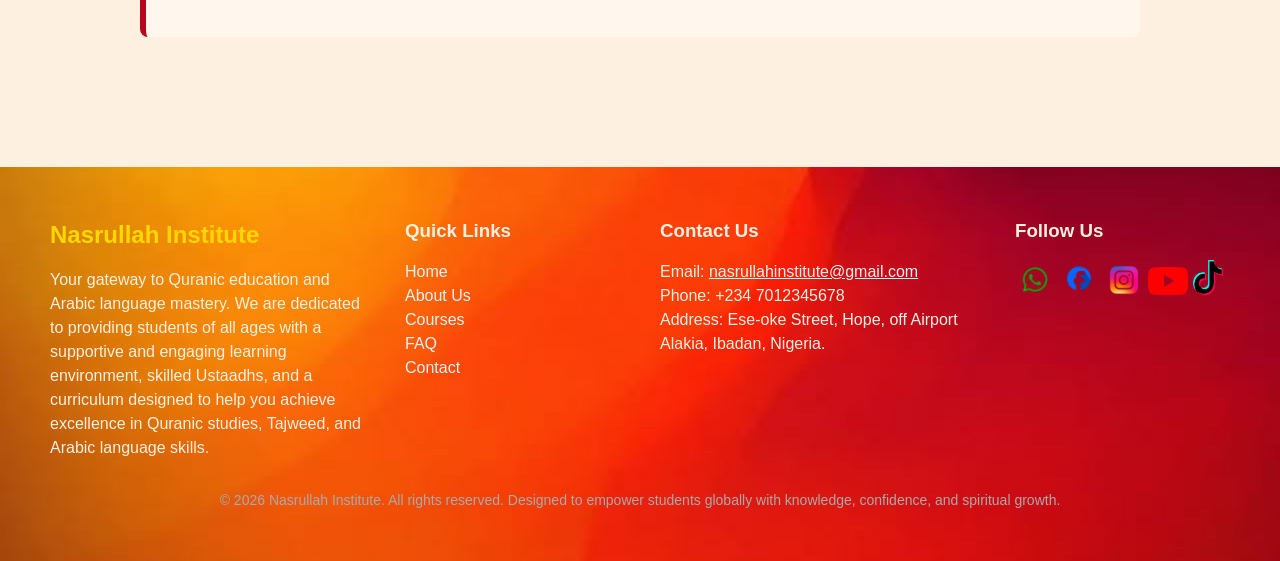
==== commit 4cccfc60: "footer" ====
--- a/about.html
+++ b/about.html
@@ -100,15 +100,14 @@
         <li><a href="./index.html" style="color: #f1f1f1; text-decoration: none;">Home</a></li>
         <li><a href="about.html" style="color: #f1f1f1; text-decoration: none;">About Us</a></li>
         <li><a href="courses.html" style="color: #f1f1f1; text-decoration: none;">Courses</a></li>
-        <li><a href="admissions.html" style="color: #f1f1f1; text-decoration: none;">Admissions</a></li>
-        <li><a href="online-classes.html" style="color: #f1f1f1; text-decoration: none;">Online Classes</a></li>
+        <li><a href="faq.html" style="color: #f1f1f1; text-decoration: none;">FAQ</a></li>
         <li><a href="contact.html" style="color: #f1f1f1; text-decoration: none;">Contact</a></li>
       </ul>
     </div>
 
     <div style="flex: 1 1 250px;">
       <h3 style="margin-bottom: 15px;">Contact Us</h3>
-      <p>Email: <a href="mailto:info@nasrullahinstitute.com" style="color: #f1f1f1;">info@nasrullahinstitute.com</a></p>
+     <p>Email: <a href="mailto: nasrullahinstitute@gmail.com" style="color: #f1f1f1;">nasrullahinstitute@gmail.com</a></p>
       <p>Phone: +234 7012345678</p>
       <p>Address: Ese-oke Street, Hope, off Airport Alakia, Ibadan, Nigeria.</p>
     </div>
--- a/style.css
+++ b/style.css
@@ -296,7 +296,7 @@
     opacity: 0.9;
 }
 
-/* MAIN SECTION */
+
 
 .about-section {
     background-color: #fdf0e0;
@@ -308,7 +308,6 @@
     margin: auto;
 }
 
-/* CONTENT BLOCKS */
 
 .about-block {
     margin-bottom: 50px;
@@ -337,7 +336,7 @@
     margin-bottom: 12px;
 }
 
-/* HIGHLIGHT BOX */
+
 
 .about-block.highlight {
     background: #fff7ed;
@@ -356,7 +355,7 @@
     color: #333;
 }
 
-/* RESPONSIVE */
+
 
 @media (max-width: 768px) {
     .about-hero h1 {
@@ -369,9 +368,7 @@
 }
 
 
-/* ============================= */
-/* 📱 MOBILE RESPONSIVENESS */
-/* ============================= */
+
 
 @media (max-width: 768px) {
   .mission-vision {
@@ -398,9 +395,7 @@
   }
 }
 
-/* ============================= */
-/* 📱 SMALL PHONES */
-/* ============================= */
+
 
 @media (max-width: 480px) {
   .mission-vision {
@@ -524,9 +519,7 @@
             
 
         }
-        /* ======================================
-   🌍 GLOBAL RESPONSIVENESS FIX
-====================================== */
+ 
 
 img,
 video {
@@ -534,14 +527,11 @@
   height: auto;
 }
 
-/* Prevent overflow */
 body {
   overflow-x: hidden;
 }
 
-/* ======================================
-   📱 TABLETS (max-width: 1024px)
-====================================== */
+
 
 @media (max-width: 1024px) {
 
@@ -591,13 +581,10 @@
   }
 }
 
-/* ======================================
-   📱 MOBILE PHONES (max-width: 768px)
-====================================== */
+
 
 @media (max-width: 768px) {
 
-  /* HERO */
   .hero-section {
     height: 85vh;
   }
@@ -621,7 +608,7 @@
     padding: 10px 24px;
   }
 
-  /* ABOUT HERO */
+  
   .about-hero {
     height: auto;
     padding: 100px 20px;
@@ -635,7 +622,6 @@
     font-size: 15px;
   }
 
-  /* ABOUT CONTENT */
   .about-section {
     padding: 60px 15px;
   }
@@ -648,21 +634,17 @@
     font-size: 15px;
   }
 
-  /* MISSION & VISION */
+ 
   .mv-container {
     grid-template-columns: 1fr;
   }
 
-  /* FOOTER */
   .final-footer {
     padding: 40px 20px;
     text-align: center;
   }
 }
 
-/* ======================================
-   📱 SMALL PHONES (max-width: 480px)
-====================================== */
 
 @media (max-width: 480px) {
 
@@ -719,14 +701,14 @@
   transition: all 0.3s ease;
 }
 
-/* Show hamburger only on mobile */
+
 @media (max-width: 768px) {
   .hamburger {
     display: flex;
   }
 
   nav ul {
-    display: none; /* hide nav initially */
+    display: none; 
     flex-direction: column;
     gap: 15px;
     background-color: #fdf0e0;
@@ -744,18 +726,8 @@
     display: flex;
   }
 }
-/* ==============================
-   🌍 FULL RESPONSIVENESS ADDITION
-   Do not remove anything above!
-   This enhances scaling for all sections
-============================== */
-
-/* ==============================
-   TABLETS (≤1024px)
-============================== */
 @media (max-width: 1024px) {
 
-  /* HERO SECTION */
   .hero-section {
     height: 80vh;
   }
@@ -778,7 +750,6 @@
     font-size: 15px;
   }
 
-  /* WHY SECTION */
   .why-container {
     grid-template-columns: 1fr;
     gap: 40px;
@@ -788,12 +759,11 @@
     font-size: 32px;
   }
 
-  /* MISSION & VISION */
   .mv-container {
     grid-template-columns: 1fr;
   }
 
-  /* TESTIMONIALS */
+ 
   .student-feedback {
     flex-direction: column;
   }
@@ -803,7 +773,6 @@
     margin: 20px auto;
   }
 
-  /* FOOTER */
   .final-footer > div {
     flex-direction: column;
     gap: 30px;
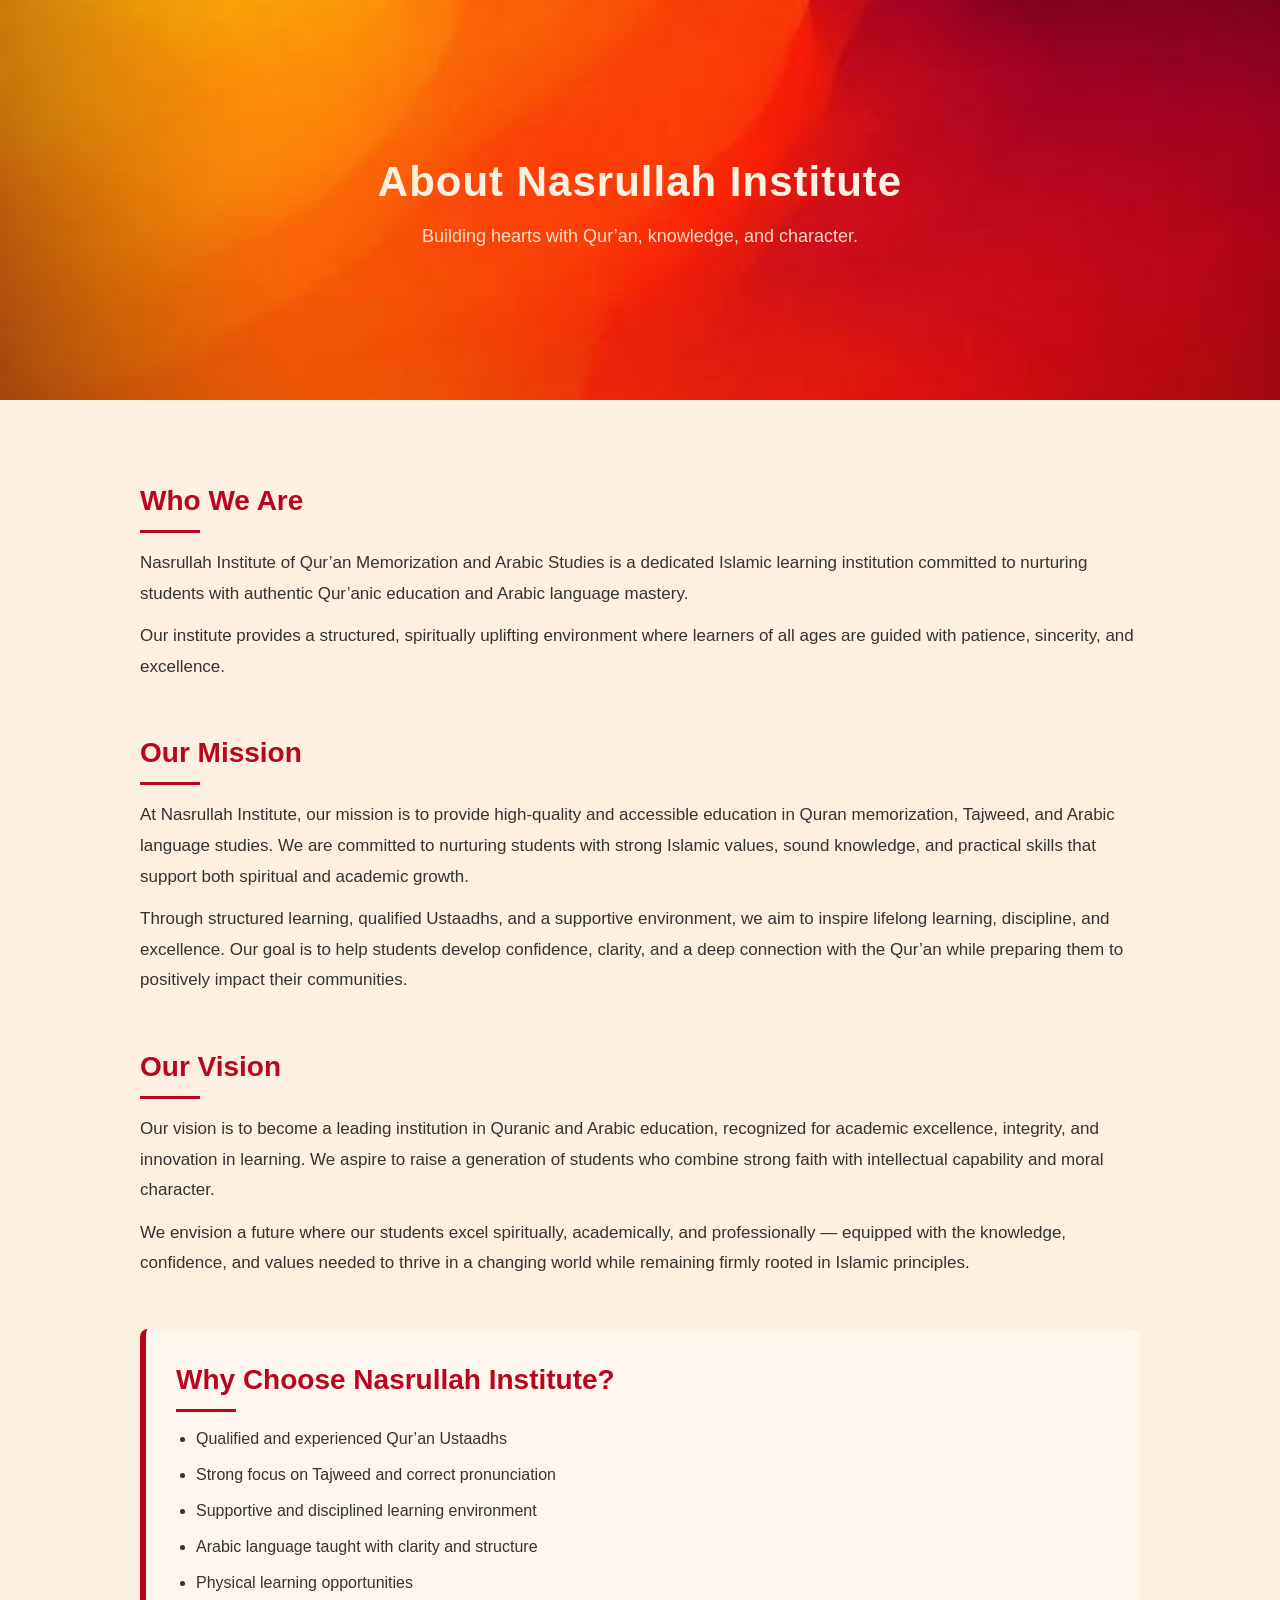
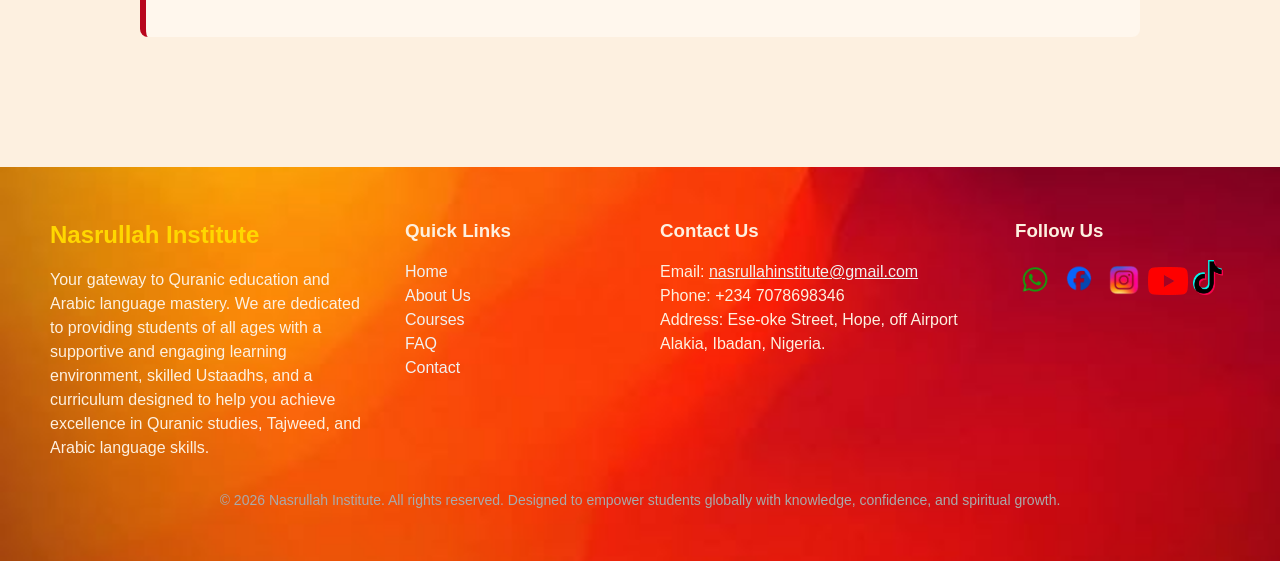
==== commit 605f4bd9: "number" ====
--- a/about.html
+++ b/about.html
@@ -108,7 +108,7 @@
     <div style="flex: 1 1 250px;">
       <h3 style="margin-bottom: 15px;">Contact Us</h3>
      <p>Email: <a href="mailto: nasrullahinstitute@gmail.com" style="color: #f1f1f1;">nasrullahinstitute@gmail.com</a></p>
-      <p>Phone: +234 7012345678</p>
+      <p>Phone: +234 7078698346</p>
       <p>Address: Ese-oke Street, Hope, off Airport Alakia, Ibadan, Nigeria.</p>
     </div>
 
--- a/style.css
+++ b/style.css
@@ -354,7 +354,70 @@
     font-size: 16px;
     color: #333;
 }
-
+    /* MOBILE MENU WRAPPER */
+.dropdownBox {
+  position: absolute;
+  top: 100%;
+  left: 0;
+  width: 100%;
+  display: none;
+  z-index: 999;
+}
+
+.dropdown {
+  width: 70%;
+  margin-left: 50px ;
+  background-color: #F7EEDD;
+  border-top: 2px solid #C49A6C;
+  border-radius: 12px;
+  padding: 10px 0;
+
+  box-shadow: 0 6px 18px rgba(0, 0, 0, 0.18);
+
+  /* animation */
+  animation: slideDown 0.3s ease;
+}
+
+.dropdown a {
+  display: block;
+  padding: 14px 20px;
+  font-family: sans-serif;
+  font-size: 16px;
+  font-weight: 600;
+  color: #3B2F2F;
+  text-decoration: none;
+
+  white-space: nowrap;
+}
+
+.dropdown a:hover {
+  background-color: #EAD8C0;
+}
+
+
+.menu-icon {
+  font-size: 32px;
+  color: #3B2F2F;
+  cursor: pointer;
+}
+
+
+@keyframes slideDown {
+  from {
+    opacity: 0;
+    transform: translateY(-10px);
+  }
+  to {
+    opacity: 1;
+    transform: translateY(0);
+  }
+}
+
+@media (min-width: 769px) {
+  .menu-link {
+    display: none;
+  }
+}
 
 
 @media (max-width: 768px) {
@@ -401,6 +464,10 @@
   .mission-vision {
     padding: 50px 5%;
   }
+   .menu-link ul li:hover .dropdownBox {
+            visibility: visible;
+        }
+
 
   .mission-vision h2 {
     font-size: 24px;
@@ -577,7 +644,11 @@
   }
 
   header {
-    padding: 10px;
+    padding: 5px;
+  }
+  .logo{
+    width: 39px
+
   }
 }
 
@@ -684,28 +755,11 @@
     font-size: 14px;
   }
 }
-/* Hamburger menu styling */
-.hamburger {
-  display: none; /* hidden on desktop */
-  flex-direction: column;
-  cursor: pointer;
-  gap: 5px;
-  padding: 10px;
-}
-
-.hamburger .bar {
-  height: 3px;
-  width: 25px;
-  background-color: #9d3729;
-  border-radius: 3px;
-  transition: all 0.3s ease;
-}
+
 
 
 @media (max-width: 768px) {
-  .hamburger {
-    display: flex;
-  }
+ 
 
   nav ul {
     display: none; 
@@ -784,9 +838,6 @@
 @media (max-width: 768px) {
 
   
-  .hamburger {
-    display: flex;
-  }
 
   nav ul {
     display: none;
@@ -796,12 +847,9 @@
     display: flex;
   }
 
-  .hamburger {
-    display: flex;
-  }
 
   header {
-    padding: 15px 20px;
+    padding: 5px 10px;
     justify-content: space-between;
   }
 
@@ -919,7 +967,8 @@
   }
 
   header {
-    padding: 10px 15px;
+    padding: 10px 10px;
+    padding-bottom: 1px;
   }
   
 nav ul {
@@ -932,24 +981,10 @@
 }
 
 
-.hamburger span {
-  display: block;
-  height: 3px;
-  width: 25px;
-  margin: 5px;
-  background-color: #333;
-  transition: 0.3s;
-}
-
-.hamburger.active span:nth-child(1) {
-  transform: rotate(45deg) translate(5px, 5px);
-}
-.hamburger.active span:nth-child(2) {
-  opacity: 0;
-}
-.hamburger.active span:nth-child(3) {
-  transform: rotate(-45deg) translate(5px, -5px);
-}
+
+
+
+
 
 img, video {
   max-width: 100%;
@@ -959,4 +994,6 @@
 body {
   overflow-x: hidden;
 }
-}+}
+
+
